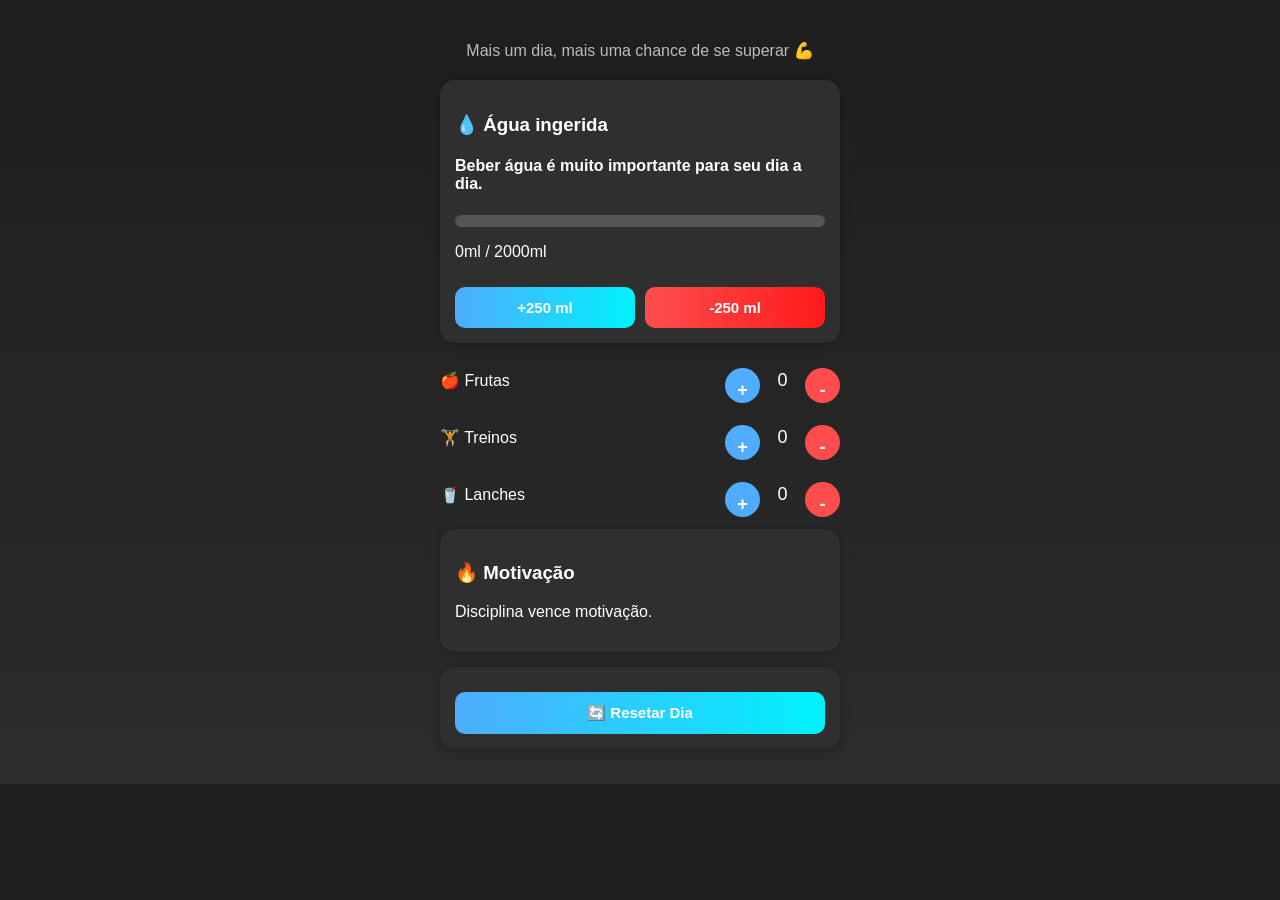
==== dashboard.html @ 8fcd3a0f "Add files via upload" ====
<!DOCTYPE html>
<html lang="pt-br">
<head>
    <meta charset="UTF-8">
    <meta name="viewport" content="width=device-width, initial-scale=1.0">
    <title>Painel de Saúde</title>
    <link rel="stylesheet" href="style.css">
</head>
<body>

<div class="container">

    <h1 id="saudacao"></h1>
    <p class="sub">Mais um dia, mais uma chance de se superar 💪</p>

    <!-- ÁGUA -->
    <div class="card">
        <h3>💧 Água ingerida</h3>
        <h4>Beber água é muito importante para seu dia a dia.</h4>
        <div class="progress-bar">
            <div id="barraAgua" class="progress"></div>
        </div>
        <p id="aguaTexto">0ml / 2000ml</p>

        <div class="botoes">
            <button onclick="addAgua()">+250 ml</button>
            <button class="btn-remover" onclick="removerAgua()">-250 ml</button>
        </div>
    </div>

    <!-- HÁBITOS -->
    <div class="habit">
    <span>🍎 Frutas</span>
    <div class="habit-controls">
        <button class="btn-add" onclick="addHabito('fruta')">+</button>
        <span id="frutaQtd">0</span>
        <button class="btn-remove" onclick="removeHabito('fruta')">-</button>
    </div>
</div>

<div class="habit">
    <span>🏋️ Treinos</span>
    <div class="habit-controls">
        <button class="btn-add" onclick="addHabito('treino')">+</button>
        <span id="treinoQtd">0</span>
        <button class="btn-remove" onclick="removeHabito('treino')">-</button>
    </div>
</div>

<div class="habit">
    <span>🥤 Lanches</span>
    <div class="habit-controls">
        <button class="btn-add" onclick="addHabito('pos')">+</button>
        <span id="posQtd">0</span>
        <button class="btn-remove" onclick="removeHabito('pos')">-</button>
    </div>
</div>

    <!-- MOTIVAÇÃO -->
    <div class="card">
        <h3>🔥 Motivação</h3>
        <p id="motivacao"></p>
    </div>

    <!-- RESET -->
    <div class="card">
        <button onclick="resetarDia()">🔄 Resetar Dia</button>
    </div>

</div>

<script src="script.js"></script>
</body>
</html>
---- style.css ----
body {
    font-family: Arial, sans-serif;
    background: linear-gradient(180deg, #1e1e1e, #2c2c2c);
    color: white;
    margin: 0;
}

/* CONTAINER */
.container {
    padding: 20px;
    max-width: 400px;
    margin: auto;
}

/* TÍTULOS */
h1 {
    text-align: center;
    margin-bottom: 5px;
}

.sub {
    text-align: center;
    color: #bbbbbb;
    margin-bottom: 20px;
}

/* CARDS */
.card {
    background: #2f2f2f;
    padding: 15px;
    margin-bottom: 15px;
    border-radius: 15px;
    box-shadow: 0 0 10px rgba(0,0,0,0.3);
}

/* BOTÕES */
button {
    width: 100%;
    padding: 12px;
    margin-top: 10px;
    background: linear-gradient(90deg, #4facfe, #00f2fe);
    border: none;
    border-radius: 10px;
    color: white;
    font-weight: bold;
    font-size: 15px;
    cursor: pointer;
}

/* BOTOES LADO A LADO */
.botoes {
    display: flex;
    gap: 10px;
}

.botoes button {
    flex: 1;
}

/* BOTAO REMOVER */
.btn-remover {
    background: linear-gradient(90deg, #ff4d4d, #ff1a1a);
}

/* BARRA DE PROGRESSO */
.progress-bar {
    width: 100%;
    height: 12px;
    background: #555;
    border-radius: 10px;
    margin-top: 8px;
    overflow: hidden;
}

.progress {
    height: 100%;
    width: 0%;
    background: linear-gradient(90deg, #4facfe, #00f2fe);
    border-radius: 10px;
    transition: width 0.3s;
}

/* HÁBITOS */
.habit {
    display: flex;
    justify-content: space-between;
    align-items: center;
    margin: 12px 0;
}

.habit-controls {
    display: flex;
    align-items: center;
    gap: 10px;
}

/* NUMERO DO CONTADOR */
.habit-controls span {
    font-size: 18px;
    width: 25px;
    text-align: center;
}

/* BOTÕES REDONDOS */
.habit button {
    border: none;
    border-radius: 50%;
    width: 35px;
    height: 35px;
    font-size: 18px;
    cursor: pointer;
}

/* BOTÃO AZUL */
.btn-add {
    background: #4facfe;
    color: white;
}

/* BOTÃO VERMELHO */
.btn-remove {
    background: #ff4d4d;
    color: white;
}

/* RESPONSIVO CELULAR */
@media (max-width: 500px) {
    .container {
        padding: 15px;
    }

    h1 {
        font-size: 22px;
    }

    button {
        font-size: 14px;
        padding: 10px;
    }
}
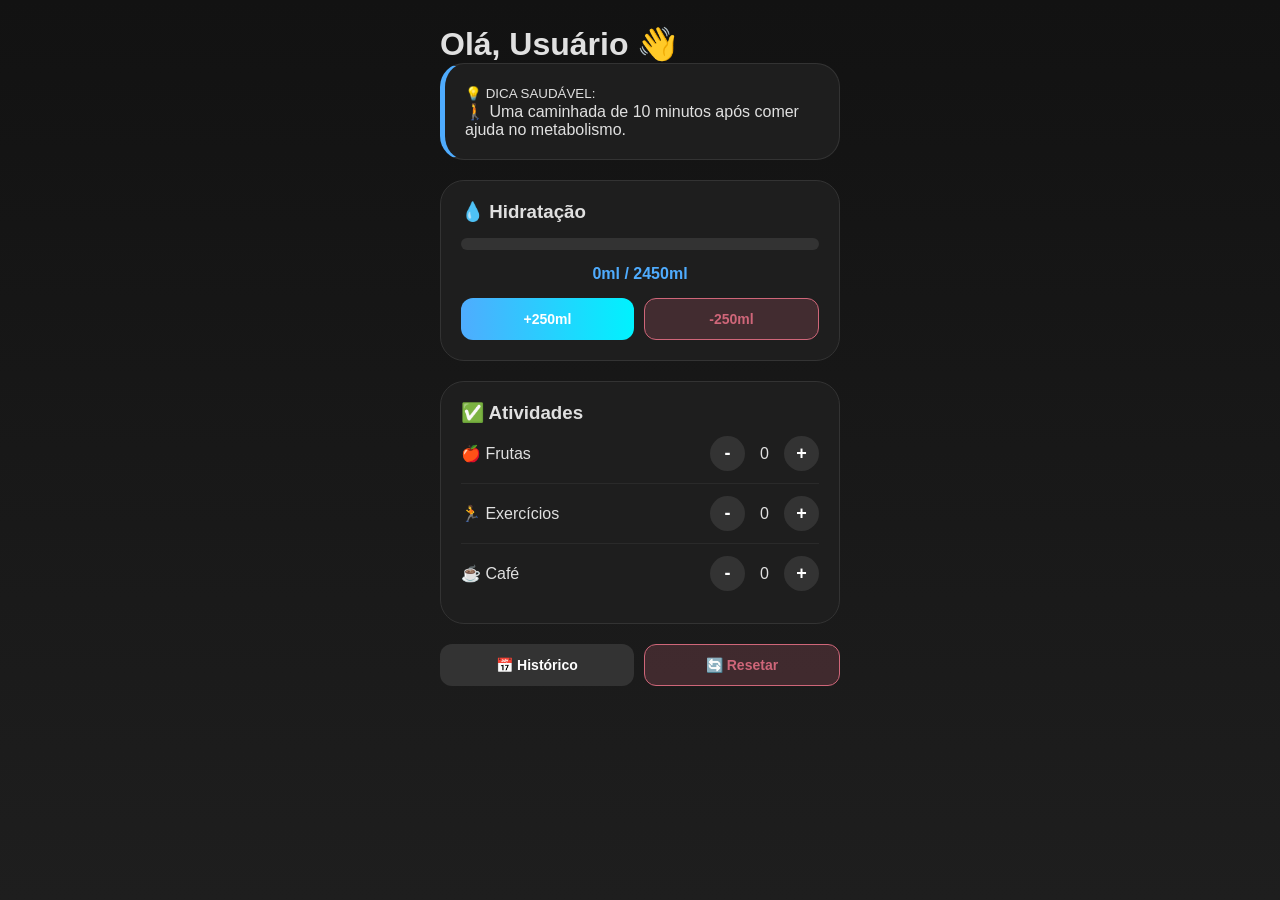
==== commit 61417323: "Add files via upload" ====
--- a/dashboard.html
+++ b/dashboard.html
@@ -2,73 +2,98 @@
 <html lang="pt-br">
 <head>
     <meta charset="UTF-8">
+    
+    <!-- Faz o site funcionar bem em celular também -->
     <meta name="viewport" content="width=device-width, initial-scale=1.0">
+    
     <title>Painel de Saúde</title>
+    
+    <!-- Arquivo de estilos -->
     <link rel="stylesheet" href="style.css">
 </head>
 <body>
 
+<!-- Container principal onde fica toda a aplicação -->
 <div class="container">
+    
+    <!-- Saudação com o nome do usuário -->
+    <h1 id="saudacao">Olá! 👋</h1>
+    
+    <!-- Card com dicas de saúde que mudam automaticamente -->
+    <div class="card dica-card">
+        <small>💡 DICA SAUDÁVEL:</small>
+        <p id="dicaAlimentacao">Carregando dica...</p>
+    </div>
 
-    <h1 id="saudacao"></h1>
-    <p class="sub">Mais um dia, mais uma chance de se superar 💪</p>
-
-    <!-- ÁGUA -->
+    <!-- Card da hidratação -->
     <div class="card">
-        <h3>💧 Água ingerida</h3>
-        <h4>Beber água é muito importante para seu dia a dia.</h4>
+        <h3>💧 Hidratação</h3>
+        
+        <!-- Barra de progresso da água -->
         <div class="progress-bar">
             <div id="barraAgua" class="progress"></div>
         </div>
-        <p id="aguaTexto">0ml / 2000ml</p>
 
-        <div class="botoes">
-            <button onclick="addAgua()">+250 ml</button>
-            <button class="btn-remover" onclick="removerAgua()">-250 ml</button>
+        <!-- Texto mostrando quanto já bebeu -->
+        <p id="aguaTexto" style="text-align:center; font-weight:bold; color:#4facfe;">
+            0ml / 0ml
+        </p>
+
+        <!-- Botões para adicionar ou remover água -->
+        <div class="btn-group">
+            <button class="btn-primary" onclick="alterarHabito('agua', 250)">+250ml</button>
+            <button class="btn-danger" onclick="alterarHabito('agua', -250)">-250ml</button>
         </div>
     </div>
 
-    <!-- HÁBITOS -->
-    <div class="habit">
-    <span>🍎 Frutas</span>
-    <div class="habit-controls">
-        <button class="btn-add" onclick="addHabito('fruta')">+</button>
-        <span id="frutaQtd">0</span>
-        <button class="btn-remove" onclick="removeHabito('fruta')">-</button>
-    </div>
-</div>
+    <!-- Card das atividades diárias -->
+    <div class="card">
+        <h3>✅ Atividades</h3>
 
-<div class="habit">
-    <span>🏋️ Treinos</span>
-    <div class="habit-controls">
-        <button class="btn-add" onclick="addHabito('treino')">+</button>
-        <span id="treinoQtd">0</span>
-        <button class="btn-remove" onclick="removeHabito('treino')">-</button>
-    </div>
-</div>
+        <!-- Controle de frutas -->
+        <div class="habit">
+            <span>🍎 Frutas</span>
+            <div class="habit-controls">
+                <button onclick="alterarHabito('fruta', -1)">-</button>
+                <span id="frutaQtd">0</span>
+                <button onclick="alterarHabito('fruta', 1)">+</button>
+            </div>
+        </div>
 
-<div class="habit">
-    <span>🥤 Lanches</span>
-    <div class="habit-controls">
-        <button class="btn-add" onclick="addHabito('pos')">+</button>
-        <span id="posQtd">0</span>
-        <button class="btn-remove" onclick="removeHabito('pos')">-</button>
-    </div>
-</div>
+        <!-- Controle de exercícios -->
+        <div class="habit">
+            <span>🏃 Exercícios</span>
+            <div class="habit-controls">
+                <button onclick="alterarHabito('treino', -1)">-</button>
+                <span id="treinoQtd">0</span>
+                <button onclick="alterarHabito('treino', 1)">+</button>
+            </div>
+        </div>
 
-    <!-- MOTIVAÇÃO -->
-    <div class="card">
-        <h3>🔥 Motivação</h3>
-        <p id="motivacao"></p>
+        <!-- Controle de café -->
+        <div class="habit">
+            <span>☕ Café</span>
+            <div class="habit-controls">
+                <button onclick="alterarHabito('cafe', -1)">-</button>
+                <span id="cafeQtd">0</span>
+                <button onclick="alterarHabito('cafe', 1)">+</button>
+            </div>
+        </div>
     </div>
 
-    <!-- RESET -->
-    <div class="card">
-        <button onclick="resetarDia()">🔄 Resetar Dia</button>
+    <!-- Botões de navegação e reset -->
+    <div class="btn-group">
+        <!-- Vai para a página de histórico -->
+        <button onclick="window.location.href='historico.html'">📅 Histórico</button>
+        
+        <!-- Reseta os dados do dia -->
+        <button onclick="resetarDia()" class="btn-danger">🔄 Resetar</button>
     </div>
 
 </div>
 
+<!-- Script principal do sistema -->
 <script src="script.js"></script>
+
 </body>
 </html>
--- a/style.css
+++ b/style.css
@@ -1,140 +1,188 @@
-body {
-    font-family: Arial, sans-serif;
-    background: linear-gradient(180deg, #1e1e1e, #2c2c2c);
-    color: white;
-    margin: 0;
+:root {
+    /* Cores principais do tema (modo escuro) */
+    --primary-color: #4facfe;
+    --secondary-color: #00f2fe;
+    --bg-dark: #121212;
+    --bg-card: #1e1e1e;
+    --text-main: #e0e0e0;
+    --text-muted: #999999;
+    --danger: #cf6679;
+    --border-color: #333333;
+    
+    /* Transição padrão para animações e hover */
+    --transition: all 0.3s ease;
 }
 
-/* CONTAINER */
-.container {
-    padding: 20px;
-    max-width: 400px;
-    margin: auto;
+/* Reset básico para evitar diferenças entre navegadores */
+* { margin: 0; padding: 0; box-sizing: border-box; }
+
+/* Estilo geral da página */
+body {
+    font-family: 'Segoe UI', Roboto, sans-serif;
+    background: linear-gradient(180deg, var(--bg-dark) 0%, #1e1e1e 100%);
+    color: var(--text-main);
+    min-height: 100vh;
+
+    /* Centraliza o conteúdo na tela */
+    display: flex;
+    justify-content: center;
+    align-items: flex-start;
 }
 
-/* TÍTULOS */
-h1 {
-    text-align: center;
-    margin-bottom: 5px;
+/* Container principal da aplicação */
+.container {
+    width: 100%;
+    max-width: 450px;
+    padding: 25px;
+
+    /* Pequena animação ao carregar */
+    animation: fadeIn 0.6s ease;
 }
 
-.sub {
-    text-align: center;
-    color: #bbbbbb;
+/* =========================
+   CARDS
+   ========================= */
+.card {
+    background: var(--bg-card);
+    padding: 20px;
+    border-radius: 24px;
     margin-bottom: 20px;
+    border: 1px solid var(--border-color);
 }
 
-/* CARDS */
-.card {
-    background: #2f2f2f;
-    padding: 15px;
-    margin-bottom: 15px;
-    border-radius: 15px;
-    box-shadow: 0 0 10px rgba(0,0,0,0.3);
+/* Card das dicas tem uma borda lateral para destacar */
+.dica-card {
+    border-left: 5px solid var(--primary-color);
 }
 
-/* BOTÕES */
-button {
-    width: 100%;
-    padding: 12px;
-    margin-top: 10px;
-    background: linear-gradient(90deg, #4facfe, #00f2fe);
-    border: none;
-    border-radius: 10px;
-    color: white;
-    font-weight: bold;
-    font-size: 15px;
-    cursor: pointer;
-}
-
-/* BOTOES LADO A LADO */
-.botoes {
-    display: flex;
-    gap: 10px;
-}
-
-.botoes button {
-    flex: 1;
-}
-
-/* BOTAO REMOVER */
-.btn-remover {
-    background: linear-gradient(90deg, #ff4d4d, #ff1a1a);
-}
-
-/* BARRA DE PROGRESSO */
+/* =========================
+   BARRA DE PROGRESSO (ÁGUA)
+   ========================= */
 .progress-bar {
     width: 100%;
     height: 12px;
-    background: #555;
+    background: #333;
     border-radius: 10px;
-    margin-top: 8px;
+    margin: 15px 0;
     overflow: hidden;
 }
 
+/* Parte que cresce conforme a pessoa bebe água */
 .progress {
     height: 100%;
     width: 0%;
-    background: linear-gradient(90deg, #4facfe, #00f2fe);
-    border-radius: 10px;
-    transition: width 0.3s;
+    background: linear-gradient(90deg, var(--primary-color), var(--secondary-color));
+
+    /* Animação quando a barra aumenta */
+    transition: width 0.8s cubic-bezier(0.34, 1.56, 0.64, 1);
 }
 
-/* HÁBITOS */
+/* =========================
+   HÁBITOS (LINHAS)
+   ========================= */
 .habit {
     display: flex;
     justify-content: space-between;
     align-items: center;
-    margin: 12px 0;
+
+    padding: 12px 0;
+    border-bottom: 1px solid #2a2a2a;
 }
 
+/* Remove a borda do último item */
+.habit:last-child {
+    border-bottom: none;
+}
+
+/* =========================
+   BOTÕES GERAIS
+   ========================= */
+button {
+    cursor: pointer;
+    border: none;
+    font-weight: 700;
+    transition: var(--transition);
+    border-radius: 12px;
+}
+
+/* Botões redondos de + e - */
 .habit-controls {
     display: flex;
     align-items: center;
-    gap: 10px;
+    gap: 15px;
 }
 
-/* NUMERO DO CONTADOR */
-.habit-controls span {
+.habit-controls button {
+    width: 35px;
+    height: 35px;
+    border-radius: 50%;
+    background: #333;
+    color: white;
     font-size: 18px;
-    width: 25px;
-    text-align: center;
 }
 
-/* BOTÕES REDONDOS */
-.habit button {
-    border: none;
-    border-radius: 50%;
-    width: 35px;
-    height: 35px;
-    font-size: 18px;
-    cursor: pointer;
+/* Efeito quando passa o mouse */
+.habit-controls button:hover {
+    background: var(--primary-color);
 }
 
-/* BOTÃO AZUL */
-.btn-add {
-    background: #4facfe;
+/* =========================
+   GRUPO DE BOTÕES (lado a lado)
+   ========================= */
+.btn-group {
+    display: flex;
+    gap: 10px;
+    margin-top: 15px;
+}
+
+.btn-group button {
+    flex: 1;
+    padding: 12px;
+    font-size: 14px;
+    background: #333;
     color: white;
 }
 
-/* BOTÃO VERMELHO */
-.btn-remove {
-    background: #ff4d4d;
-    color: white;
+/* =========================
+   CORES ESPECÍFICAS DE BOTÕES
+   ========================= */
+.btn-primary {
+    background: linear-gradient(90deg, var(--primary-color), var(--secondary-color)) !important;
 }
 
-/* RESPONSIVO CELULAR */
-@media (max-width: 500px) {
-    .container {
-        padding: 15px;
+/* Botão de reset / perigo */
+.btn-danger {
+    background: rgba(207, 102, 121, 0.2) !important;
+    color: var(--danger) !important;
+    border: 1px solid var(--danger) !important;
+}
+
+.btn-danger:hover {
+    background: var(--danger) !important;
+    color: white !important;
+}
+
+/* =========================
+   HISTÓRICO
+   ========================= */
+.card-hist {
+    background: #252525;
+    padding: 15px;
+    border-radius: 15px;
+    margin-bottom: 10px;
+
+    /* Borda lateral só pra dar destaque */
+    border-left: 4px solid var(--secondary-color);
+}
+
+/* Animação quando a página aparece */
+@keyframes fadeIn {
+    from {
+        opacity: 0;
+        transform: translateY(10px);
     }
-
-    h1 {
-        font-size: 22px;
-    }
-
-    button {
-        font-size: 14px;
-        padding: 10px;
+    to {
+        opacity: 1;
+        transform: translateY(0);
     }
 }
